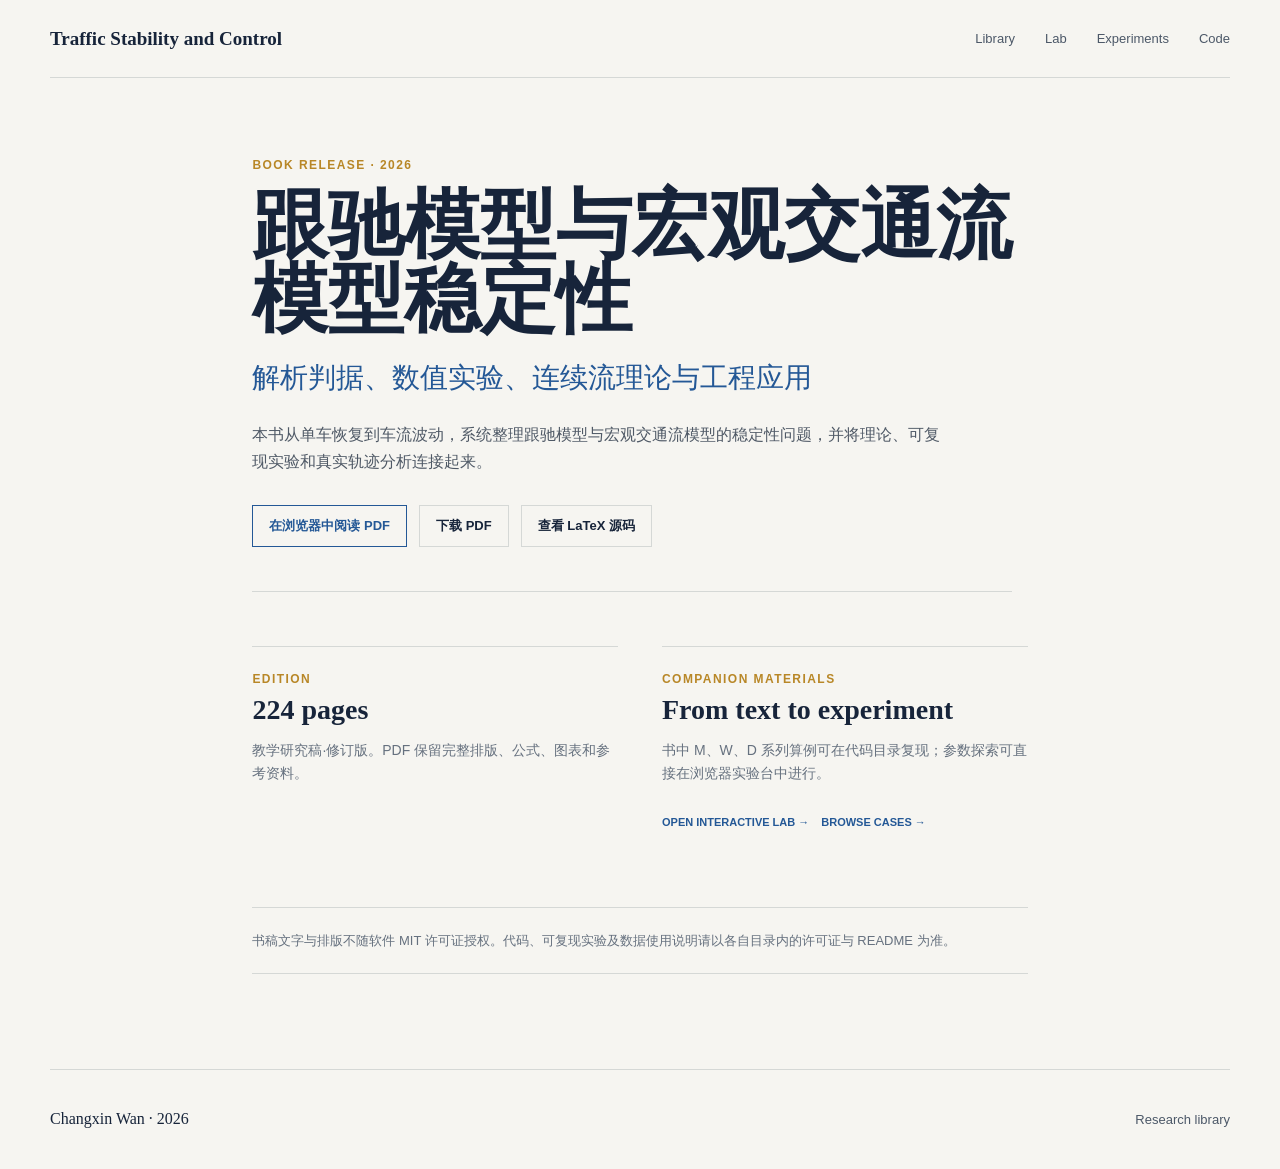
==== book/index.html @ 0ee164d9 "Publish book, lab, experiments, and code" ====
<!doctype html>
<html lang="zh-CN">
  <head>
    <meta charset="UTF-8" />
    <meta name="viewport" content="width=device-width, initial-scale=1.0" />
    <meta name="description" content="《跟驰模型与宏观交通流模型的稳定性》在线资料页。" />
    <title>Online Book | Traffic Stability and Control</title>
    <link rel="stylesheet" href="../styles.css" />
  </head>
  <body>
    <header class="site-header">
      <a class="brand" href="../">Traffic Stability and Control</a>
      <nav aria-label="Primary navigation"><a href="../">Library</a><a href="../lab/">Lab</a><a href="../experiments/">Experiments</a><a href="../code/">Code</a></nav>
    </header>
    <main class="page-main">
      <section class="page-intro">
        <p class="eyebrow">Book release · 2026</p>
        <h1>跟驰模型与宏观交通流模型稳定性</h1>
        <p class="subtitle">解析判据、数值实验、连续流理论与工程应用</p>
        <p class="summary">本书从单车恢复到车流波动，系统整理跟驰模型与宏观交通流模型的稳定性问题，并将理论、可复现实验和真实轨迹分析连接起来。</p>
        <div class="button-row">
          <a class="button" href="traffic-stability-book.pdf">在浏览器中阅读 PDF</a>
          <a class="button secondary" href="traffic-stability-book.pdf" download>下载 PDF</a>
          <a class="button secondary" href="source/stability-enhanced.tex">查看 LaTeX 源码</a>
        </div>
      </section>
      <section class="content-grid" aria-label="Book materials">
        <article class="content-card"><p class="eyebrow">Edition</p><h2>224 pages</h2><p>教学研究稿·修订版。PDF 保留完整排版、公式、图表和参考资料。</p></article>
        <article class="content-card"><p class="eyebrow">Companion materials</p><h2>From text to experiment</h2><p>书中 M、W、D 系列算例可在代码目录复现；参数探索可直接在浏览器实验台中进行。</p><div class="button-row"><a class="action-link" href="../lab/">Open interactive lab</a><a class="action-link" href="../experiments/">Browse cases</a></div></article>
      </section>
      <p class="notice">书稿文字与排版不随软件 MIT 许可证授权。代码、可复现实验及数据使用说明请以各自目录内的许可证与 README 为准。</p>
    </main>
    <footer><p>Changxin Wan · 2026</p><a href="../">Research library</a></footer>
  </body>
</html>
---- styles.css ----
:root {
  color: #17243a;
  background: #f6f5f1;
  font-family: Inter, ui-sans-serif, -apple-system, BlinkMacSystemFont, "Segoe UI", sans-serif;
  --ink: #17243a;
  --muted: #66717f;
  --line: #d5d8d6;
  --blue: #245896;
  --gold: #b88727;
  --paper: #f6f5f1;
}

* {
  box-sizing: border-box;
}

html {
  scroll-behavior: smooth;
}

body {
  margin: 0;
  min-width: 320px;
  color: var(--ink);
  background: var(--paper);
  -webkit-font-smoothing: antialiased;
}

a {
  color: inherit;
  text-decoration: none;
}

h1,
h2,
h3,
p {
  margin: 0;
}

h1,
h2,
h3 {
  font-family: Georgia, "Times New Roman", serif;
  font-weight: 600;
  letter-spacing: 0;
}

.site-header {
  display: flex;
  width: min(1180px, calc(100% - 64px));
  min-height: 78px;
  margin: 0 auto;
  align-items: center;
  justify-content: space-between;
  gap: 30px;
  border-bottom: 1px solid var(--line);
}

.brand {
  font-family: Georgia, "Times New Roman", serif;
  font-size: 19px;
  font-weight: 700;
}

nav {
  display: flex;
  gap: 30px;
}

nav a,
footer a {
  color: #4c5868;
  font-size: 13px;
}

nav a:hover,
nav a:focus-visible,
footer a:hover,
footer a:focus-visible {
  color: var(--blue);
}

main,
footer {
  width: min(1180px, calc(100% - 64px));
  margin-inline: auto;
}

.intro {
  display: grid;
  grid-template-columns: 1fr 280px;
  gap: clamp(70px, 10vw, 150px);
  align-items: center;
  min-height: 650px;
  padding: 70px 8%;
  border-bottom: 1px solid var(--line);
}

.eyebrow {
  color: var(--gold);
  font-size: 12px;
  font-weight: 800;
  letter-spacing: 0.12em;
  text-transform: uppercase;
}

h1 {
  margin-top: 18px;
  font-size: clamp(55px, 7vw, 92px);
  line-height: 0.98;
}

.subtitle {
  margin-top: 22px;
  color: var(--blue);
  font-family: Georgia, "Times New Roman", serif;
  font-size: clamp(19px, 2.5vw, 28px);
}

.summary {
  max-width: 610px;
  margin-top: 24px;
  color: #4f5966;
  font-size: 16px;
  line-height: 1.7;
}

.status {
  display: flex;
  align-items: center;
  gap: 9px;
  margin-top: 28px;
  color: var(--muted);
  font-size: 12px;
}

.status span {
  width: 7px;
  height: 7px;
  border-radius: 50%;
  background: #3d7259;
}

figure {
  margin: 0;
}

figure img {
  display: block;
  width: 100%;
  aspect-ratio: 2 / 3;
  object-fit: cover;
}

figcaption {
  margin-top: 10px;
  color: var(--muted);
  font-family: Georgia, "Times New Roman", serif;
  font-size: 12px;
}

.directory {
  padding: 70px 8% 90px;
}

.directory > header {
  margin-bottom: 35px;
}

h2 {
  margin-top: 10px;
  font-size: clamp(34px, 4vw, 52px);
}

.directory article {
  display: grid;
  grid-template-columns: 65px 1fr auto;
  gap: 26px;
  align-items: start;
  padding: 26px 0;
  border-top: 1px solid var(--line);
}

.directory article:last-child {
  border-bottom: 1px solid var(--line);
}

.index {
  color: var(--gold);
  font-family: Georgia, "Times New Roman", serif;
  font-size: 14px;
}

h3 {
  font-size: 23px;
}

.directory article div p {
  max-width: 680px;
  margin-top: 7px;
  color: var(--muted);
  font-size: 14px;
  line-height: 1.55;
}

.action-link {
  color: var(--blue);
  font-size: 11px;
  font-weight: 700;
  text-transform: uppercase;
}

.action-link::after {
  content: " →";
}

.action-link:hover,
.action-link:focus-visible {
  color: var(--gold);
}

.page-main {
  width: min(980px, calc(100% - 64px));
  margin: 0 auto;
  padding: 80px 8% 95px;
}

.page-intro {
  max-width: 760px;
  padding-bottom: 44px;
  border-bottom: 1px solid var(--line);
}

.page-intro h1 {
  margin-top: 16px;
  font-size: clamp(46px, 6vw, 76px);
}

.page-intro .summary {
  max-width: 690px;
}

.button-row {
  display: flex;
  flex-wrap: wrap;
  gap: 12px;
  margin-top: 30px;
}

.button {
  display: inline-flex;
  min-height: 42px;
  align-items: center;
  padding: 0 16px;
  border: 1px solid var(--blue);
  color: var(--blue);
  font-size: 13px;
  font-weight: 700;
}

.button:hover,
.button:focus-visible {
  color: white;
  background: var(--blue);
}

.button.secondary {
  border-color: var(--line);
  color: var(--ink);
}

.button.secondary:hover,
.button.secondary:focus-visible {
  border-color: var(--ink);
  color: white;
  background: var(--ink);
}

.content-grid {
  display: grid;
  grid-template-columns: repeat(2, minmax(0, 1fr));
  gap: 0 44px;
  margin-top: 54px;
}

.content-card {
  padding: 25px 0 29px;
  border-top: 1px solid var(--line);
}

.content-card h2 {
  margin-top: 8px;
  font-size: 28px;
}

.content-card p:not(.eyebrow) {
  margin-top: 13px;
  color: var(--muted);
  font-size: 14px;
  line-height: 1.65;
}

.case-list {
  margin: 36px 0 0;
  padding: 0;
  list-style: none;
  border-top: 1px solid var(--line);
}

.case-list li {
  display: grid;
  grid-template-columns: 74px 1fr;
  gap: 20px;
  padding: 22px 0;
  border-bottom: 1px solid var(--line);
}

.case-id {
  color: var(--gold);
  font-family: Georgia, "Times New Roman", serif;
  font-size: 18px;
}

.case-list strong {
  font-family: Georgia, "Times New Roman", serif;
  font-size: 20px;
}

.case-list p {
  margin-top: 5px;
  color: var(--muted);
  font-size: 14px;
  line-height: 1.55;
}

.notice {
  margin-top: 50px;
  padding: 22px 0;
  border-top: 1px solid var(--line);
  border-bottom: 1px solid var(--line);
  color: var(--muted);
  font-size: 13px;
  line-height: 1.65;
}

footer {
  display: flex;
  min-height: 100px;
  align-items: center;
  justify-content: space-between;
  border-top: 1px solid var(--line);
}

footer p {
  font-family: Georgia, "Times New Roman", serif;
  font-size: 16px;
}

@media (max-width: 760px) {
  .site-header,
  main,
  footer {
    width: min(100% - 40px, 1180px);
  }

  .site-header {
    min-height: 66px;
  }

  nav {
    display: none;
  }

  .intro {
    grid-template-columns: 1fr 110px;
    gap: 24px;
    min-height: auto;
    padding: 55px 0;
  }

  h1 {
    font-size: clamp(43px, 13vw, 66px);
  }

  .summary,
  .status {
    grid-column: 1 / -1;
  }

  .directory {
    padding: 55px 0 70px;
  }

  .directory article {
    grid-template-columns: 38px 1fr;
    gap: 16px;
  }

  .action-link {
    grid-column: 2;
  }

  .page-main {
    width: min(100% - 40px, 980px);
    padding: 55px 0 70px;
  }

  .content-grid {
    grid-template-columns: 1fr;
    gap: 0;
  }
}

@media (prefers-reduced-motion: reduce) {
  html {
    scroll-behavior: auto;
  }
}
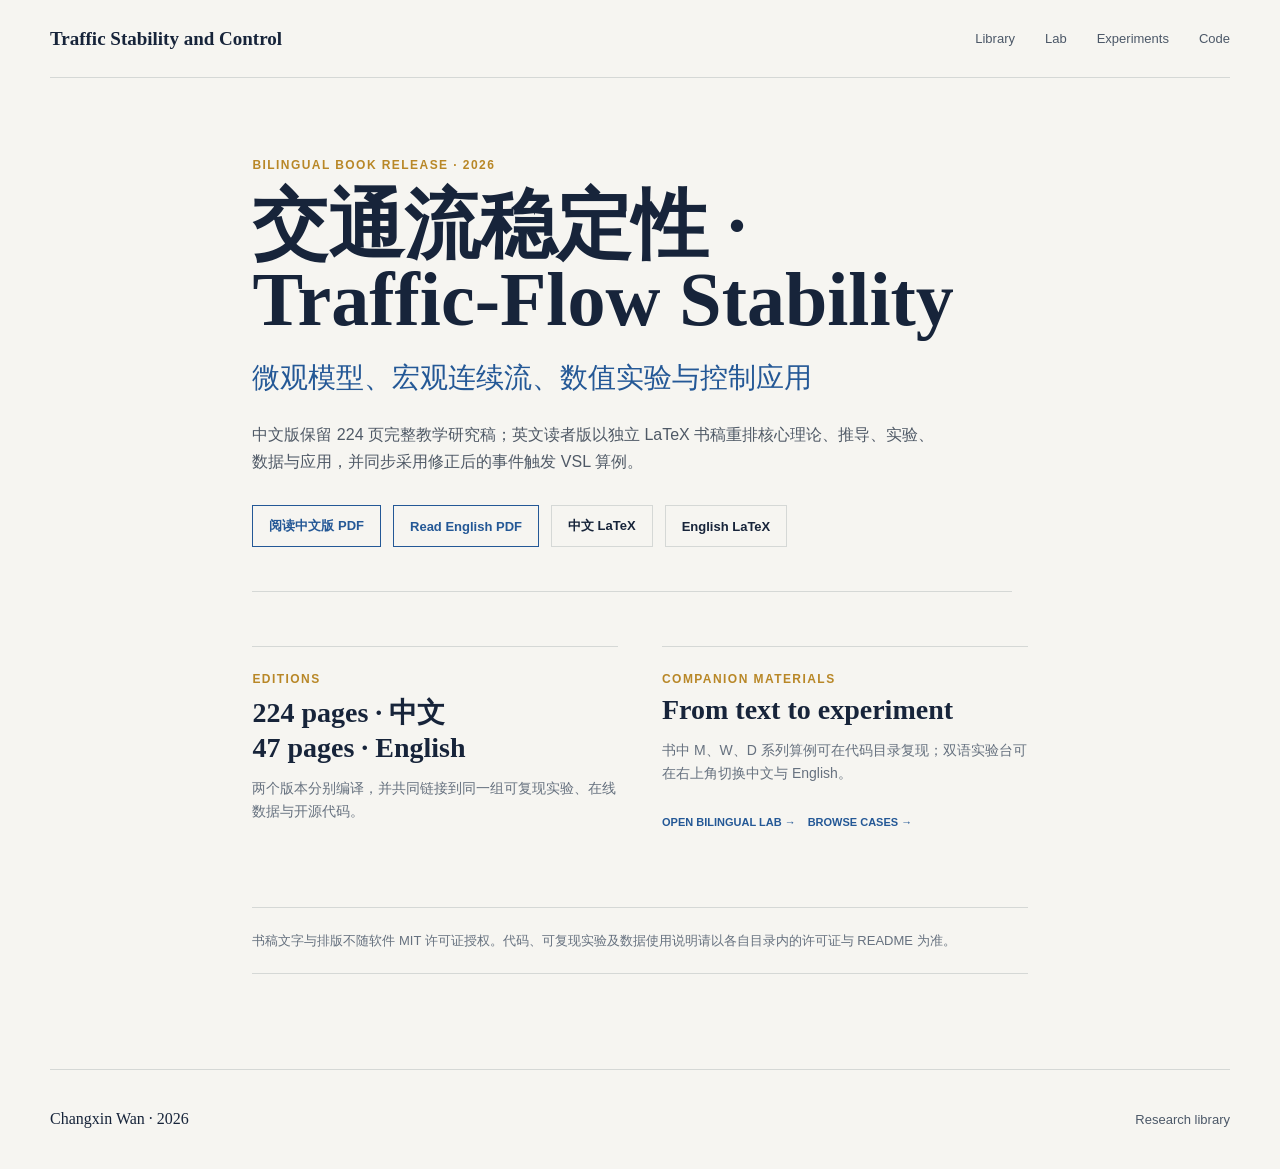
==== commit 9af42da9: "Fix VSL timing and add bilingual book and lab" ====
--- a/book/index.html
+++ b/book/index.html
@@ -14,19 +14,20 @@
     </header>
     <main class="page-main">
       <section class="page-intro">
-        <p class="eyebrow">Book release · 2026</p>
-        <h1>跟驰模型与宏观交通流模型稳定性</h1>
-        <p class="subtitle">解析判据、数值实验、连续流理论与工程应用</p>
-        <p class="summary">本书从单车恢复到车流波动，系统整理跟驰模型与宏观交通流模型的稳定性问题，并将理论、可复现实验和真实轨迹分析连接起来。</p>
+        <p class="eyebrow">Bilingual book release · 2026</p>
+        <h1>交通流稳定性 · Traffic-Flow Stability</h1>
+        <p class="subtitle">微观模型、宏观连续流、数值实验与控制应用</p>
+        <p class="summary">中文版保留 224 页完整教学研究稿；英文读者版以独立 LaTeX 书稿重排核心理论、推导、实验、数据与应用，并同步采用修正后的事件触发 VSL 算例。</p>
         <div class="button-row">
-          <a class="button" href="traffic-stability-book.pdf">在浏览器中阅读 PDF</a>
-          <a class="button secondary" href="traffic-stability-book.pdf" download>下载 PDF</a>
-          <a class="button secondary" href="source/stability-enhanced.tex">查看 LaTeX 源码</a>
+          <a class="button" href="traffic-stability-book-zh.pdf">阅读中文版 PDF</a>
+          <a class="button" href="traffic-stability-book-en.pdf">Read English PDF</a>
+          <a class="button secondary" href="source/stability-enhanced.tex">中文 LaTeX</a>
+          <a class="button secondary" href="source/stability-enhanced-en.tex">English LaTeX</a>
         </div>
       </section>
       <section class="content-grid" aria-label="Book materials">
-        <article class="content-card"><p class="eyebrow">Edition</p><h2>224 pages</h2><p>教学研究稿·修订版。PDF 保留完整排版、公式、图表和参考资料。</p></article>
-        <article class="content-card"><p class="eyebrow">Companion materials</p><h2>From text to experiment</h2><p>书中 M、W、D 系列算例可在代码目录复现；参数探索可直接在浏览器实验台中进行。</p><div class="button-row"><a class="action-link" href="../lab/">Open interactive lab</a><a class="action-link" href="../experiments/">Browse cases</a></div></article>
+        <article class="content-card"><p class="eyebrow">Editions</p><h2>224 pages · 中文<br />47 pages · English</h2><p>两个版本分别编译，并共同链接到同一组可复现实验、在线数据与开源代码。</p></article>
+        <article class="content-card"><p class="eyebrow">Companion materials</p><h2>From text to experiment</h2><p>书中 M、W、D 系列算例可在代码目录复现；双语实验台可在右上角切换中文与 English。</p><div class="button-row"><a class="action-link" href="../lab/">Open bilingual lab</a><a class="action-link" href="../experiments/">Browse cases</a></div></article>
       </section>
       <p class="notice">书稿文字与排版不随软件 MIT 许可证授权。代码、可复现实验及数据使用说明请以各自目录内的许可证与 README 为准。</p>
     </main>
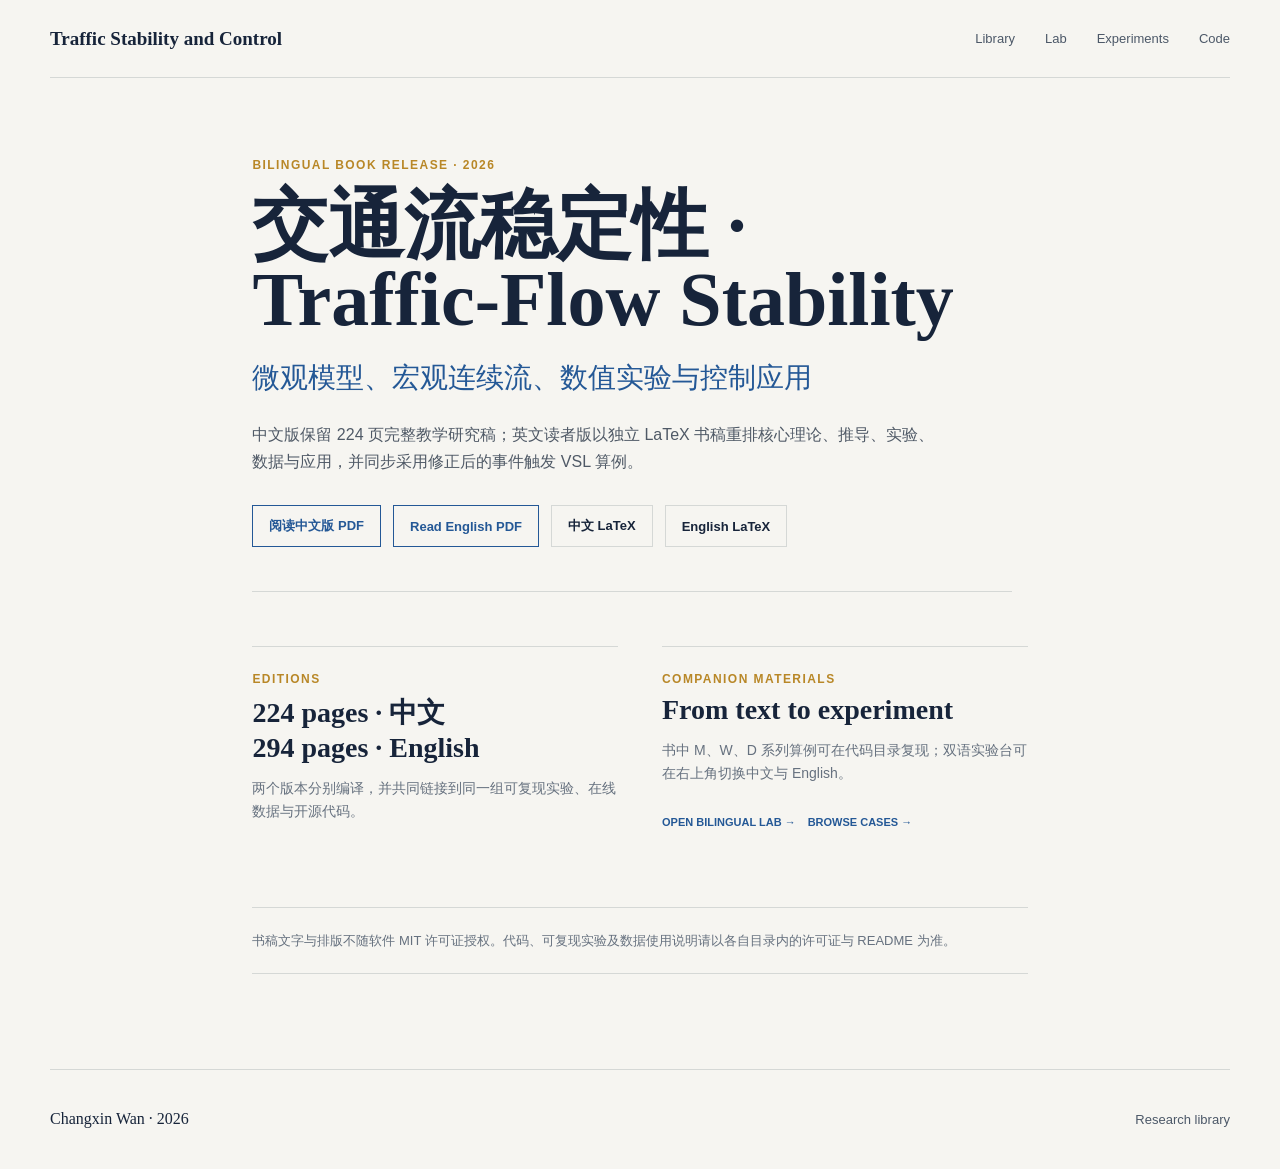
==== commit 6d16663c: "Link complete English book edition" ====
--- a/book/index.html
+++ b/book/index.html
@@ -20,13 +20,13 @@
         <p class="summary">中文版保留 224 页完整教学研究稿；英文读者版以独立 LaTeX 书稿重排核心理论、推导、实验、数据与应用，并同步采用修正后的事件触发 VSL 算例。</p>
         <div class="button-row">
           <a class="button" href="traffic-stability-book-zh.pdf">阅读中文版 PDF</a>
-          <a class="button" href="traffic-stability-book-en.pdf">Read English PDF</a>
+          <a class="button" href="traffic-stability-book-en-full.pdf">Read English PDF</a>
           <a class="button secondary" href="source/stability-enhanced.tex">中文 LaTeX</a>
-          <a class="button secondary" href="source/stability-enhanced-en.tex">English LaTeX</a>
+          <a class="button secondary" href="source/stability-enhanced-en-full.tex">English LaTeX</a>
         </div>
       </section>
       <section class="content-grid" aria-label="Book materials">
-        <article class="content-card"><p class="eyebrow">Editions</p><h2>224 pages · 中文<br />47 pages · English</h2><p>两个版本分别编译，并共同链接到同一组可复现实验、在线数据与开源代码。</p></article>
+        <article class="content-card"><p class="eyebrow">Editions</p><h2>224 pages · 中文<br />294 pages · English</h2><p>两个版本分别编译，并共同链接到同一组可复现实验、在线数据与开源代码。</p></article>
         <article class="content-card"><p class="eyebrow">Companion materials</p><h2>From text to experiment</h2><p>书中 M、W、D 系列算例可在代码目录复现；双语实验台可在右上角切换中文与 English。</p><div class="button-row"><a class="action-link" href="../lab/">Open bilingual lab</a><a class="action-link" href="../experiments/">Browse cases</a></div></article>
       </section>
       <p class="notice">书稿文字与排版不随软件 MIT 许可证授权。代码、可复现实验及数据使用说明请以各自目录内的许可证与 README 为准。</p>
